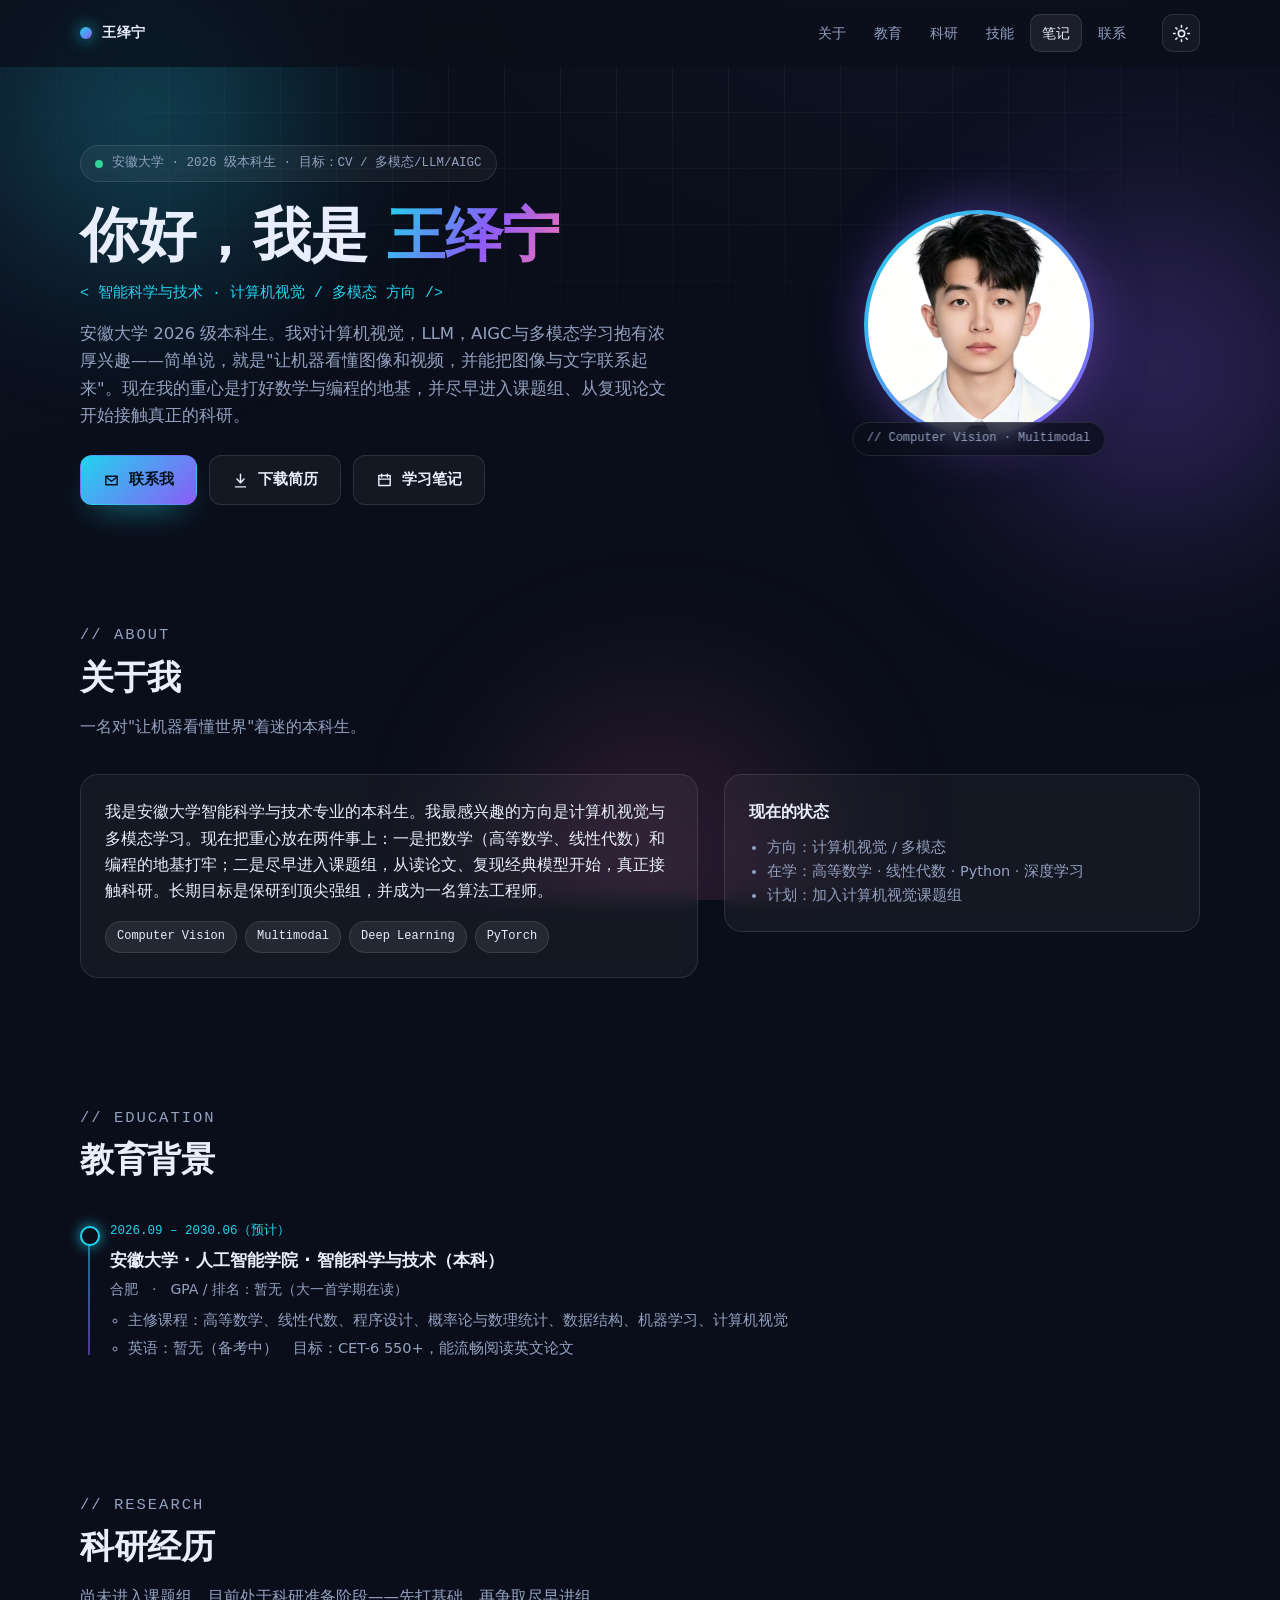
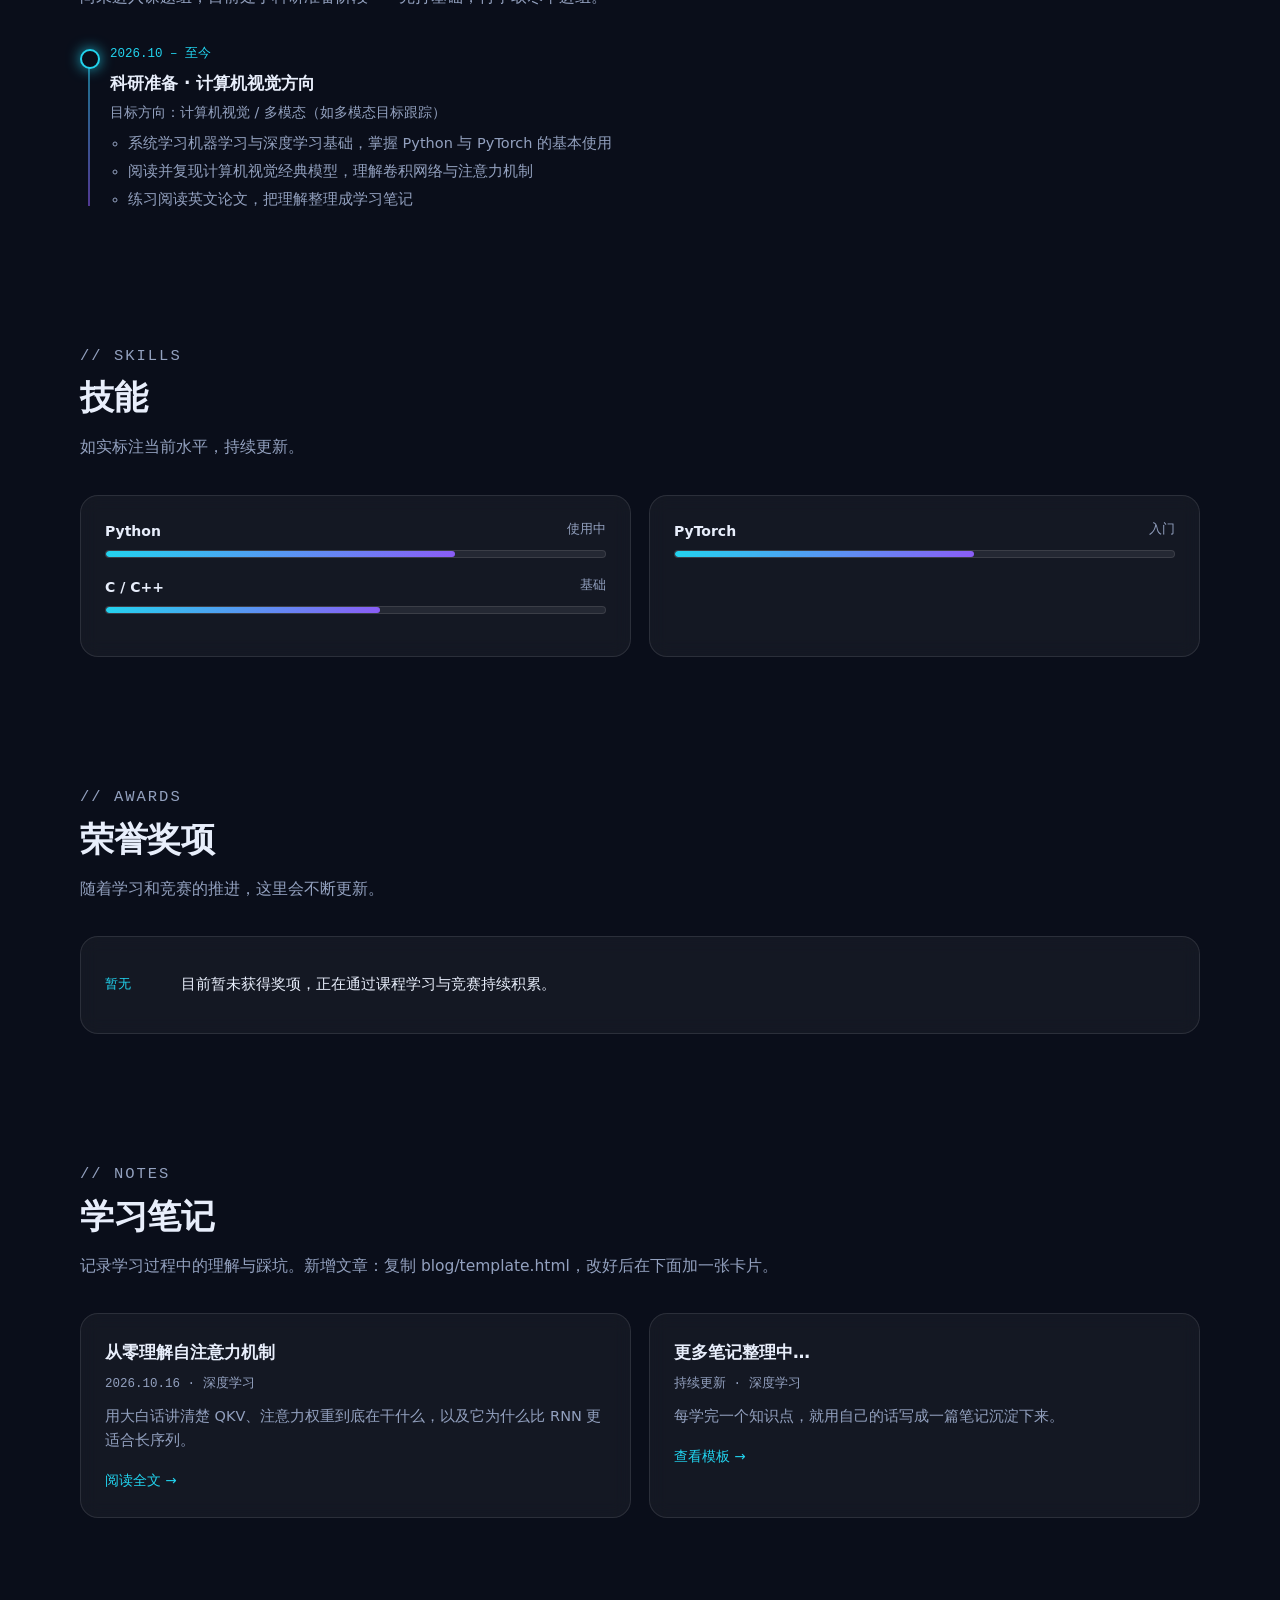
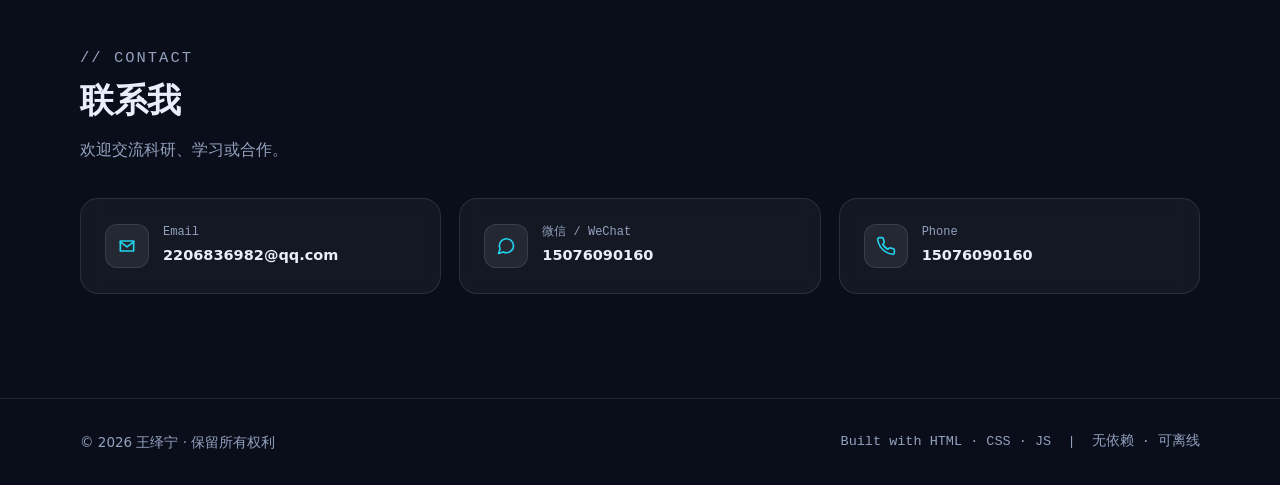
==== index.html @ 7201d19a "Init: 个人简历网站" ====
<!DOCTYPE html>
<html lang="zh-CN" data-theme="dark">
<head>
<meta charset="UTF-8">
<meta name="viewport" content="width=device-width, initial-scale=1">
<title>王绎宁· 智能科学与技术 · 个人主页</title>
<meta name="description" content="王绎宁的个人主页 —— 安徽大学 智能科学与技术，方向：计算机视觉 / 多模态/LL M>
<link rel="icon" href="assets/img/avatar.jpg" type="image/jpeg">
<script>document.documentElement.classList.add('js');</script>
<!--
  ===================== 只剩这些要你填（搜索【即可）=====================
  1. 姓名：本页 4 处（标题/导航/Hero/页脚）
  2. 联系方式：底部「联系我」区（邮箱 / GitHub / 电话）
  3. 头像：把照片放到 assets/img/avatar.png，并把 Hero 的 img src 改掉
  4. GPA / 英语 / 奖项：搜索「待补充」
  ===================================================================
-->
<link rel="stylesheet" href="assets/css/style.css">
</head>
<body>
<a class="skip" href="#main">跳到主要内容</a>

<div class="bg" aria-hidden="true">
  <span class="orb a"></span><span class="orb b"></span><span class="orb c"></span>
</div>

<header class="header">
  <div class="wrap nav">
    <a class="brand" href="#top"><span class="dot"></span><span>王绎宁</span></a>
    <nav class="nav-links" aria-label="主导航">
      <a href="#about">关于</a>
      <a href="#education">教育</a>
      <a href="#research">科研</a>
      <a href="#skills">技能</a>
      <a href="#notes">笔记</a>
      <a href="#contact">联系</a>
    </nav>
    <div class="nav-tools">
      <button class="icon-btn theme-btn" type="button" aria-label="切换主题" title="切换主题">
        <svg viewBox="0 0 24 24" width="19" height="19" fill="none" stroke="currentColor" stroke-width="2" stroke-linecap="round" stroke-linejoin="round" aria-hidden="true">
          <circle cx="12" cy="12" r="4"></circle>
          <path d="M12 2v2M12 20v2M4.9 4.9l1.4 1.4M17.7 17.7l1.4 1.4M2 12h2M20 12h2M4.9 19.1l1.4-1.4M17.7 6.3l1.4-1.4"></path>
        </svg>
      </button>
      <button class="icon-btn menu-btn" type="button" aria-label="打开菜单" aria-expanded="false">
        <svg viewBox="0 0 24 24" width="20" height="20" fill="none" stroke="currentColor" stroke-width="2" stroke-linecap="round" aria-hidden="true">
          <path d="M4 7h16M4 12h16M4 17h16"></path>
        </svg>
      </button>
    </div>
  </div>
</header>

<main id="main">

  <!-- ===== Hero ===== -->
  <section class="hero wrap" id="top">
    <div class="hero-grid">
      <div class="hero-copy reveal">
        <span class="status"><span class="pulse" aria-hidden="true"></span> 安徽大学 · 2026 级本科生 · 目标：CV / 多模态/LLM/AIGC</span>
        <h1>你好，我是 <span class="grad">王绎宁</span></h1>
        <p class="role">&lt; 智能科学与技术 · 计算机视觉 / 多模态 方向 /&gt;</p>
        <p class="lede">安徽大学 2026 级本科生。我对计算机视觉，LLM，AIGC与多模态学习抱有浓厚兴趣——简单说，就是"让机器看懂图像和视频，并能把图像与文字联系起来"。现在我的重心是打好数学与编程的地基，并尽早进入课题组、从复现论文开始接触真正的科研。</p>
        <div class="cta">
          <a class="btn primary" href="#contact">
            <svg viewBox="0 0 24 24" fill="none" stroke="currentColor" stroke-width="2" stroke-linecap="round" stroke-linejoin="round" aria-hidden="true"><path d="M4 6h16v12H4z"></path><path d="m4 7 8 6 8-6"></path></svg>
            联系我
          </a>
          <a class="btn" href="resume.html" target="_blank" rel="noopener">
            <svg viewBox="0 0 24 24" fill="none" stroke="currentColor" stroke-width="2" stroke-linecap="round" stroke-linejoin="round" aria-hidden="true"><path d="M12 3v12"></path><path d="m7 10 5 5 5-5"></path><path d="M5 21h14"></path></svg>
            下载简历
          </a>
          <a class="btn" href="#notes">
            <svg viewBox="0 0 24 24" fill="none" stroke="currentColor" stroke-width="2" stroke-linecap="round" stroke-linejoin="round" aria-hidden="true"><path d="M4 5h16v14H4z"></path><path d="M8 3v4M16 3v4M4 10h16"></path></svg>
            学习笔记
          </a>
        </div>
      </div>
      <div class="avatar-card reveal d2">
        <div class="avatar-ring"><img src="assets/img/avatar.jpg" alt="王绎宁的头像" width="640" height="640"></div>
        <span class="avatar-meta">// Computer Vision · Multimodal</span>
      </div>
    </div>
  </section>

  <!-- ===== 关于我 ===== -->
  <section class="section wrap" id="about">
    <div class="section-head reveal">
      <p class="kicker">// About</p>
      <h2>关于我</h2>
      <p>一名对"让机器看懂世界"着迷的本科生。</p>
    </div>
    <div class="about-grid">
      <article class="card reveal">
        <p style="margin:0">我是安徽大学智能科学与技术专业的本科生。我最感兴趣的方向是计算机视觉与多模态学习。现在把重心放在两件事上：一是把数学（高等数学、线性代数）和编程的地基打牢；二是尽早进入课题组，从读论文、复现经典模型开始，真正接触科研。长期目标是保研到顶尖强组，并成为一名算法工程师。</p>
        <div class="taglist">
          <span class="tag">Computer Vision</span>
          <span class="tag">Multimodal</span>
          <span class="tag">Deep Learning</span>
          <span class="tag">PyTorch</span>
        </div>
      </article>
      <article class="card reveal d1">
        <h3 style="margin:0 0 10px;font-size:16px">现在的状态</h3>
        <ul style="margin:0;padding-left:18px;color:var(--muted);font-size:14.5px">
          <li>方向：计算机视觉 / 多模态</li>
          <li>在学：高等数学 · 线性代数 · Python · 深度学习</li>
          <li>计划：加入计算机视觉课题组</li>
        </ul>
      </article>
    </div>
  </section>

  <!-- ===== 教育背景 ===== -->
  <section class="section wrap" id="education">
    <div class="section-head reveal">
      <p class="kicker">// Education</p>
      <h2>教育背景</h2>
    </div>
    <ol class="timeline reveal">
      <li class="tl-item">
        <p class="when">2026.09 – 2030.06（预计）</p>
        <h3>安徽大学 · 人工智能学院 · 智能科学与技术（本科）</h3>
        <p class="sub">合肥　·　GPA / 排名：暂无（大一首学期在读）</p>
        <ul>
          <li>主修课程：高等数学、线性代数、程序设计、概率论与数理统计、数据结构、机器学习、计算机视觉</li>
          <li>英语：暂无（备考中）　目标：CET-6 550+，能流畅阅读英文论文</li>
        </ul>
      </li>
    </ol>
  </section>

  <!-- ===== 科研经历 ===== -->
  <section class="section wrap" id="research">
    <div class="section-head reveal">
      <p class="kicker">// Research</p>
      <h2>科研经历</h2>
      <p>尚未进入课题组，目前处于科研准备阶段——先打基础，再争取尽早进组。</p>
    </div>
    <ol class="timeline reveal">
      <li class="tl-item">
        <p class="when">2026.10 – 至今</p>
        <h3>科研准备 · 计算机视觉方向</h3>
        <p class="sub">目标方向：计算机视觉 / 多模态（如多模态目标跟踪）</p>
        <ul>
          <li>系统学习机器学习与深度学习基础，掌握 Python 与 PyTorch 的基本使用</li>
          <li>阅读并复现计算机视觉经典模型，理解卷积网络与注意力机制</li>
          <li>练习阅读英文论文，把理解整理成学习笔记</li>
        </ul>
      </li>
    </ol>
  </section>

  <!-- ===== 技能 ===== -->
  <section class="section wrap" id="skills">
    <div class="section-head reveal">
      <p class="kicker">// Skills</p>
      <h2>技能</h2>
      <p>如实标注当前水平，持续更新。</p>
    </div>
    <div class="grid cols-2">
      <div class="card reveal">
        <div class="skill" style="--w:70%"><div class="label"><b>Python</b><span>使用中</span></div><div class="bar"><i></i></div></div>
        <div class="skill" style="--w:55%"><div class="label"><b>C / C++</b><span>基础</span></div><div class="bar"><i></i></div></div>
      </div>
      <div class="card reveal d1">
        <div class="skill" style="--w:60%"><div class="label"><b>PyTorch</b><span>入门</span></div><div class="bar"><i></i></div></div>
      </div>
    </div>
  </section>

  <!-- ===== 荣誉奖项 ===== -->
  <section class="section wrap" id="awards">
    <div class="section-head reveal">
      <p class="kicker">// Awards</p>
      <h2>荣誉奖项</h2>
      <p>随着学习和竞赛的推进，这里会不断更新。</p>
    </div>
    <div class="card reveal">
      <ul class="awards">
        <li><span class="yr">暂无</span><span class="txt">目前暂未获得奖项，正在通过课程学习与竞赛持续积累。</span></li>
      </ul>
    </div>
  </section>

  <!-- ===== 学习笔记 ===== -->
  <section class="section wrap" id="notes">
    <div class="section-head reveal">
      <p class="kicker">// Notes</p>
      <h2>学习笔记</h2>
      <p>记录学习过程中的理解与踩坑。新增文章：复制 blog/template.html，改好后在下面加一张卡片。</p>
    </div>
    <div class="grid cols-2">
      <article class="card post reveal">
        <h3>从零理解自注意力机制</h3>
        <p class="meta">2026.10.16 · 深度学习</p>
        <p>用大白话讲清楚 QKV、注意力权重到底在干什么，以及它为什么比 RNN 更适合长序列。</p>
        <a class="more" href="blog/attention-basics.html">阅读全文 →</a>
      </article>
      <article class="card post reveal d1">
        <h3>更多笔记整理中…</h3>
        <p class="meta">持续更新 · 深度学习</p>
        <p>每学完一个知识点，就用自己的话写成一篇笔记沉淀下来。</p>
        <a class="more" href="blog/template.html">查看模板 →</a>
      </article>
    </div>
  </section>

  <!-- ===== 联系我 ===== -->
  <section class="section wrap" id="contact">
    <div class="section-head reveal">
      <p class="kicker">// Contact</p>
      <h2>联系我</h2>
      <p>欢迎交流科研、学习或合作。</p>
    </div>
    <div class="contact-grid">
      <div class="card contact-card reveal">
        <span class="ic" aria-hidden="true"><svg viewBox="0 0 24 24" fill="none" stroke="currentColor" stroke-width="2" stroke-linecap="round" stroke-linejoin="round"><path d="M4 6h16v12H4z"></path><path d="m4 7 8 6 8-6"></path></svg></span>
        <div><div class="t">Email</div><a class="v" href="mailto:2206836982@qq.com">2206836982@qq.com</a></div>
      </div>
      <div class="card contact-card reveal d1">
        <span class="ic" aria-hidden="true"><svg viewBox="0 0 24 24" fill="none" stroke="currentColor" stroke-width="2" stroke-linecap="round" stroke-linejoin="round"><path d="M21 11.5a8.5 8.5 0 0 1-12.3 7.6L3 21l1.9-5.4A8.5 8.5 0 1 1 21 11.5z"></path></svg></span>
        <div><div class="t">微信 / WeChat</div><span class="v">15076090160</span></div>
      </div>
      <div class="card contact-card reveal d2">
        <span class="ic" aria-hidden="true"><svg viewBox="0 0 24 24" fill="none" stroke="currentColor" stroke-width="2" stroke-linecap="round" stroke-linejoin="round"><path d="M22 16.9v3a2 2 0 0 1-2.2 2 19.8 19.8 0 0 1-8.6-3.1 19.5 19.5 0 0 1-6-6A19.8 19.8 0 0 1 2 4.2 2 2 0 0 1 4 2h3a2 2 0 0 1 2 1.7c.1 1 .4 1.9.7 2.8a2 2 0 0 1-.5 2.1L8.1 9.9a16 16 0 0 0 6 6l1.3-1.1a2 2 0 0 1 2.1-.5c.9.3 1.8.6 2.8.7a2 2 0 0 1 1.7 2z"></path></svg></span>
        <div><div class="t">Phone</div><a class="v" href="tel:15076090160">15076090160</a></div>
      </div>
    </div>
  </section>
</main>

<footer class="footer">
  <div class="wrap">
    <span>© <span class="year">2026</span> 王绎宁 · 保留所有权利</span>
    <span class="mono">Built with HTML · CSS · JS &nbsp;|&nbsp; 无依赖 · 可离线</span>
  </div>
</footer>

<button class="totop" type="button" aria-label="返回顶部">
  <svg viewBox="0 0 24 24" width="20" height="20" fill="none" stroke="currentColor" stroke-width="2" stroke-linecap="round" stroke-linejoin="round" aria-hidden="true"><path d="M12 19V5"></path><path d="m5 12 7-7 7 7"></path></svg>
</button>

<script src="assets/js/main.js"></script>
</body>
</html>
---- assets/css/style.css ----
/* =========================================================
   个人简历网站 · 科技炫酷风
   主题色板：改 --accent-1 / --accent-2 即可换色
   ========================================================= */

/* ---------- 主题变量（默认深色） ---------- */
:root{
  --bg:#0a0e1a;
  --bg-2:#0d1424;
  --surface:rgba(255,255,255,.045);
  --surface-2:rgba(255,255,255,.07);
  --border:rgba(255,255,255,.10);
  --border-strong:rgba(255,255,255,.20);
  --text:#e8eefb;
  --muted:#93a1bf;
  --muted-2:#6b7896;
  --accent-1:#22d3ee;   /* 青色 */
  --accent-2:#8b5cf6;   /* 紫色 */
  --accent-3:#f472b6;   /* 粉色点缀 */
  --gradient:linear-gradient(135deg,var(--accent-1),var(--accent-2));
  --gradient-3:linear-gradient(120deg,var(--accent-1),var(--accent-2) 55%,var(--accent-3));
  --header-bg:rgba(10,14,26,.72);
  --shadow:0 20px 60px -28px rgba(0,0,0,.85);
  --glow:0 0 0 1px rgba(34,211,238,.28),0 18px 55px -20px rgba(139,92,246,.55);
  --radius:18px;
  --radius-sm:12px;
  --maxw:1120px;
  --mono:"SFMono-Regular",ui-monospace,"JetBrains Mono","Cascadia Code",Consolas,"Liberation Mono",monospace;
  --sans:-apple-system,BlinkMacSystemFont,"Segoe UI","PingFang SC","Hiragino Sans GB","Microsoft YaHei","Noto Sans SC",system-ui,sans-serif;
}

/* ---------- 浅色主题 ---------- */
html[data-theme="light"]{
  --bg:#f4f6fb;
  --bg-2:#eef1f8;
  --surface:rgba(255,255,255,.85);
  --surface-2:#ffffff;
  --border:rgba(15,23,42,.10);
  --border-strong:rgba(15,23,42,.20);
  --text:#111827;
  --muted:#5b6784;
  --muted-2:#8892a8;
  --accent-1:#0891b2;
  --accent-2:#7c3aed;
  --accent-3:#db2777;
  --header-bg:rgba(244,246,251,.80);
  --shadow:0 20px 50px -30px rgba(15,23,42,.45);
  --glow:0 0 0 1px rgba(8,145,178,.25),0 18px 50px -22px rgba(124,58,237,.40);
}

/* ---------- 基础 ---------- */
*{box-sizing:border-box}
html{scroll-behavior:smooth;scroll-padding-top:84px}
body{
  margin:0;
  font-family:var(--sans);
  background:var(--bg);
  color:var(--text);
  line-height:1.65;
  -webkit-font-smoothing:antialiased;
  overflow-x:hidden;
}
a{color:inherit;text-decoration:none}
img{max-width:100%;display:block}
button{font:inherit;cursor:pointer}
:focus-visible{outline:2px solid var(--accent-1);outline-offset:3px;border-radius:6px}
::selection{background:rgba(139,92,246,.35)}

.wrap{width:min(var(--maxw),92vw);margin-inline:auto}
.grad{
  background:var(--gradient-3);
  -webkit-background-clip:text;background-clip:text;color:transparent;
}
.mono{font-family:var(--mono)}
.muted{color:var(--muted)}
.skip{position:absolute;left:-9999px;top:0;background:var(--accent-1);color:#04101c;padding:10px 16px;border-radius:0 0 10px 0;z-index:100}
.skip:focus{left:0}

/* ---------- 背景层 ---------- */
.bg{position:fixed;inset:0;z-index:-2;overflow:hidden;background:
  radial-gradient(1200px 700px at 80% -10%,var(--bg-2),transparent 60%),
  radial-gradient(900px 600px at -10% 20%,var(--bg-2),transparent 55%),
  var(--bg);}
.bg::after{ /* 网格 */
  content:"";position:absolute;inset:0;
  background-image:linear-gradient(rgba(255,255,255,.045) 1px,transparent 1px),
                   linear-gradient(90deg,rgba(255,255,255,.045) 1px,transparent 1px);
  background-size:56px 56px;
  mask-image:radial-gradient(ellipse 90% 60% at 50% 0%,#000 20%,transparent 75%);
  -webkit-mask-image:radial-gradient(ellipse 90% 60% at 50% 0%,#000 20%,transparent 75%);
}
html[data-theme="light"] .bg::after{
  background-image:linear-gradient(rgba(15,23,42,.05) 1px,transparent 1px),
                   linear-gradient(90deg,rgba(15,23,42,.05) 1px,transparent 1px);
}
.orb{position:absolute;border-radius:50%;filter:blur(90px);opacity:.45;will-change:transform}
.orb.a{width:460px;height:460px;top:-120px;left:-80px;background:radial-gradient(circle,var(--accent-1),transparent 62%);animation:float1 18s ease-in-out infinite}
.orb.b{width:520px;height:520px;top:12%;right:-140px;background:radial-gradient(circle,var(--accent-2),transparent 62%);animation:float2 22s ease-in-out infinite}
.orb.c{width:420px;height:420px;bottom:-160px;left:35%;background:radial-gradient(circle,var(--accent-3),transparent 65%);opacity:.28;animation:float1 26s ease-in-out infinite}
@keyframes float1{0%,100%{transform:translate(0,0)}50%{transform:translate(40px,50px)}}
@keyframes float2{0%,100%{transform:translate(0,0)}50%{transform:translate(-50px,40px)}}

/* ---------- 顶部导航 ---------- */
.header{
  position:sticky;top:0;z-index:60;
  background:var(--header-bg);
  backdrop-filter:blur(14px);-webkit-backdrop-filter:blur(14px);
  border-bottom:1px solid transparent;
  transition:border-color .3s,box-shadow .3s,padding .3s;
}
.header.scrolled{border-bottom-color:var(--border);box-shadow:0 10px 30px -22px rgba(0,0,0,.9)}
.nav{display:flex;align-items:center;gap:18px;padding:14px 0}
.brand{display:flex;align-items:center;gap:10px;font-weight:800;letter-spacing:.5px}
.brand .dot{width:12px;height:12px;border-radius:50%;background:var(--gradient);box-shadow:0 0 16px rgba(34,211,238,.85)}
.brand span{font-family:var(--mono);font-size:14px}
.nav-links{display:flex;gap:4px;margin-left:auto;flex-wrap:wrap}
.nav-links a{
  font-size:13.5px;color:var(--muted);padding:8px 12px;border-radius:10px;
  transition:color .2s,background .2s;
}
.nav-links a:hover{color:var(--text);background:var(--surface)}
.nav-links a.active{color:var(--text);background:var(--surface-2);box-shadow:inset 0 0 0 1px var(--border)}
.nav-tools{display:flex;align-items:center;gap:8px;margin-left:6px}
.icon-btn{
  width:38px;height:38px;display:grid;place-items:center;border-radius:11px;
  border:1px solid var(--border);background:var(--surface);color:var(--text);
  transition:border-color .2s,transform .2s,background .2s;
}
.icon-btn:hover{border-color:var(--accent-1);transform:translateY(-2px)}
.menu-btn{display:none}

/* ---------- Hero ---------- */
.hero{padding:78px 0 54px;position:relative}
.hero-grid{display:grid;grid-template-columns:1.35fr .95fr;gap:48px;align-items:center}
.status{
  display:inline-flex;align-items:center;gap:9px;font-size:12.5px;font-family:var(--mono);
  color:var(--muted);border:1px solid var(--border);background:var(--surface);
  padding:7px 14px;border-radius:999px;margin-bottom:22px;
}
.status .pulse{width:8px;height:8px;border-radius:50%;background:#34d399;box-shadow:0 0 0 0 rgba(52,211,153,.7);animation:pulse 2s infinite}
@keyframes pulse{0%{box-shadow:0 0 0 0 rgba(52,211,153,.6)}70%{box-shadow:0 0 0 12px rgba(52,211,153,0)}100%{box-shadow:0 0 0 0 rgba(52,211,153,0)}}
.hero h1{font-size:clamp(34px,5.4vw,58px);line-height:1.08;margin:0 0 14px;letter-spacing:-.5px;font-weight:850}
.hero .role{font-family:var(--mono);color:var(--accent-1);font-size:15px;margin-bottom:14px}
.hero .lede{font-size:16.5px;color:var(--muted);max-width:56ch;margin:0 0 26px}
.cta{display:flex;gap:12px;flex-wrap:wrap}
.btn{
  display:inline-flex;align-items:center;gap:9px;padding:12px 22px;border-radius:12px;
  font-size:14.5px;font-weight:650;border:1px solid var(--border);background:var(--surface);color:var(--text);
  transition:transform .2s,box-shadow .25s,border-color .25s,background .25s;
}
.btn:hover{transform:translateY(-2px);border-color:var(--border-strong)}
.btn.primary{background:var(--gradient);color:#04101c;border-color:transparent;box-shadow:0 14px 34px -16px rgba(34,211,238,.75)}
.btn.primary:hover{box-shadow:0 20px 44px -16px rgba(139,92,246,.85)}
.btn svg{width:17px;height:17px}

/* 头像卡 */
.avatar-card{position:relative;justify-self:center}
.avatar-ring{
  width:230px;height:230px;border-radius:50%;padding:4px;background:var(--gradient);
  box-shadow:0 0 60px -10px rgba(139,92,246,.6);
}
.avatar-ring img{width:100%;height:100%;border-radius:50%;object-fit:cover;background:var(--bg-2)}
.avatar-meta{
  position:absolute;bottom:-16px;left:50%;transform:translateX(-50%);
  font-family:var(--mono);font-size:12px;color:var(--muted);white-space:nowrap;
  background:var(--header-bg);border:1px solid var(--border);padding:6px 14px;border-radius:999px;
  backdrop-filter:blur(10px);
}

/* ---------- 通用区块 ---------- */
.section{padding:64px 0;scroll-margin-top:80px}
.section-head{margin-bottom:34px;max-width:760px}
.kicker{font-family:var(--mono);font-size:12.5px;color:var(--accent-1);letter-spacing:2px;text-transform:uppercase;margin-bottom:10px}
.section-head h2{font-size:clamp(24px,3.4vw,34px);margin:0 0 10px;letter-spacing:-.3px;font-weight:820}
.section-head p{color:var(--muted);margin:0;font-size:15.5px}

/* 卡片 */
.card{
  background:var(--surface);border:1px solid var(--border);border-radius:var(--radius);
  padding:24px;backdrop-filter:blur(9px);-webkit-backdrop-filter:blur(9px);
  transition:transform .28s,border-color .28s,box-shadow .28s;
}
.card:hover{transform:translateY(-5px);border-color:rgba(34,211,238,.45);box-shadow:var(--glow)}
.grid{display:grid;gap:18px}
.grid.cols-2{grid-template-columns:repeat(2,1fr)}
.grid.cols-3{grid-template-columns:repeat(3,1fr)}

/* 关于我 */
.about-grid{display:grid;grid-template-columns:1.3fr 1fr;gap:26px;align-items:start}
.taglist{display:flex;flex-wrap:wrap;gap:8px;margin-top:16px}
.tag{
  font-family:var(--mono);font-size:12px;color:var(--text);background:var(--surface-2);
  border:1px solid var(--border);padding:5px 11px;border-radius:999px;
}

/* 时间轴 */
.timeline{position:relative;padding-left:30px;margin:0;list-style:none}
.timeline::before{content:"";position:absolute;left:8px;top:6px;bottom:6px;width:2px;background:linear-gradient(var(--accent-1),var(--accent-2));opacity:.55}
.tl-item{position:relative;padding-bottom:26px}
.tl-item:last-child{padding-bottom:0}
.tl-item::before{content:"";position:absolute;left:-30px;top:5px;width:16px;height:16px;border-radius:50%;background:var(--bg);border:2px solid var(--accent-1);box-shadow:0 0 14px rgba(34,211,238,.8)}
.tl-item .when{font-family:var(--mono);font-size:12.5px;color:var(--accent-1);margin-bottom:4px}
.tl-item h3{margin:0 0 4px;font-size:17px}
.tl-item .sub{color:var(--muted);font-size:14px;margin:0 0 8px}
.tl-item ul{margin:0;padding-left:18px;color:var(--muted);font-size:14.5px}
.tl-item ul li{margin-bottom:4px}

/* 项目卡 */
.proj h3{margin:0 0 6px;font-size:17.5px}
.proj .meta{font-family:var(--mono);font-size:12.5px;color:var(--accent-1);margin-bottom:10px}
.proj p{margin:0 0 14px;color:var(--muted);font-size:14.5px}
.proj .links{display:flex;gap:14px;font-size:13.5px}
.proj .links a{color:var(--accent-1);border-bottom:1px dashed rgba(34,211,238,.5);padding-bottom:1px}
.proj .links a:hover{color:var(--accent-3);border-color:var(--accent-3)}

/* 技能 */
.skill{margin-bottom:18px}
.skill .label{display:flex;justify-content:space-between;font-size:14px;margin-bottom:7px}
.skill .label b{font-weight:650}
.skill .label span{font-family:var(--mono);color:var(--muted);font-size:12.5px}
.bar{height:8px;border-radius:99px;background:var(--surface-2);overflow:hidden;border:1px solid var(--border)}
.bar>i{display:block;height:100%;width:var(--w);border-radius:99px;background:var(--gradient);transition:width 1.3s cubic-bezier(.16,.84,.3,1)}
.js .bar>i{width:0}
.js .skill.in .bar>i{width:var(--w)}

/* 荣誉 */
.awards{list-style:none;margin:0;padding:0}
.awards li{display:flex;gap:12px;align-items:flex-start;padding:12px 0;border-bottom:1px dashed var(--border)}
.awards li:last-child{border-bottom:0}
.awards .yr{font-family:var(--mono);font-size:12.5px;color:var(--accent-1);min-width:64px;padding-top:2px}
.awards .txt{color:var(--text);font-size:14.5px}

/* 博客卡片 */
.post h3{margin:0 0 8px;font-size:17px}
.post .meta{font-family:var(--mono);font-size:12.5px;color:var(--muted);margin-bottom:10px}
.post p{margin:0 0 14px;color:var(--muted);font-size:14.5px}
.post .more{font-size:13.5px;color:var(--accent-1)}

/* 联系 */
.contact-grid{display:grid;grid-template-columns:repeat(auto-fit,minmax(220px,1fr));gap:18px}
.contact-card{display:flex;gap:14px;align-items:center}
.contact-card .ic{width:44px;height:44px;flex:0 0 44px;border-radius:12px;display:grid;place-items:center;background:var(--surface-2);border:1px solid var(--border);color:var(--accent-1)}
.contact-card .ic svg{width:20px;height:20px}
.contact-card .t{font-family:var(--mono);font-size:12px;color:var(--muted)}
.contact-card .v{font-size:14.5px;font-weight:600;word-break:break-all}

/* 页脚 */
.footer{border-top:1px solid var(--border);margin-top:40px;padding:32px 0;color:var(--muted);font-size:13.5px}
.footer .wrap{display:flex;justify-content:space-between;gap:14px;flex-wrap:wrap;align-items:center}

/* ---------- 滚动入场 ---------- */
/* 默认可见（无 JS 时内容不会消失）；启用 JS 后才做入场动画 */
.js .reveal{opacity:0;transform:translateY(26px);transition:opacity .75s ease,transform .75s cubic-bezier(.16,.84,.3,1)}
.js .reveal.in{opacity:1;transform:none}
.js .reveal.d1{transition-delay:.08s}.js .reveal.d2{transition-delay:.16s}.js .reveal.d3{transition-delay:.24s}

/* 返回顶部 */
.totop{
  position:fixed;right:22px;bottom:22px;z-index:70;width:46px;height:46px;border-radius:14px;
  border:1px solid var(--border);background:var(--header-bg);color:var(--text);display:grid;place-items:center;
  backdrop-filter:blur(10px);opacity:0;pointer-events:none;transition:opacity .3s,transform .3s;transform:translateY(10px);
}
.totop.show{opacity:1;pointer-events:auto;transform:none}
.totop:hover{border-color:var(--accent-1)}

/* ---------- 响应式 ---------- */
@media (max-width:1024px){
  .hero-grid{grid-template-columns:1fr;gap:38px}
  .avatar-card{order:-1;justify-self:start}
  .avatar-ring{width:170px;height:170px}
  .about-grid{grid-template-columns:1fr}
  .grid.cols-3{grid-template-columns:repeat(2,1fr)}
}
@media (max-width:768px){
  .nav{padding:12px 0}
  .nav-links{
    position:absolute;left:4vw;right:4vw;top:100%;flex-direction:column;gap:2px;
    background:var(--header-bg);border:1px solid var(--border);border-radius:16px;padding:10px;
    backdrop-filter:blur(16px);box-shadow:var(--shadow);
    display:none;
  }
  .header.nav-open .nav-links{display:flex}
  .nav-links a{padding:11px 14px;font-size:15px}
  .menu-btn{display:grid}
  .grid.cols-2,.grid.cols-3{grid-template-columns:1fr}
  .hero{padding:52px 0 40px}
  .section{padding:50px 0}
}
@media (max-width:420px){
  .avatar-ring{width:140px;height:140px}
  .btn{width:100%;justify-content:center}
  .cta{width:100%}
}

/* ---------- 无障碍：减少动效 ---------- */
@media (prefers-reduced-motion:reduce){
  *{animation:none!important;transition:none!important}
  html{scroll-behavior:auto}
  .reveal{opacity:1!important;transform:none!important}
  .bar>i{width:var(--w)!important}
}

/* ---------- 打印 ---------- */
@media print{
  .header,.totop,.orb,.bg::after{display:none!important}
  body{background:#fff;color:#000}
}

/* =========================================================
   博客文章页样式
   ========================================================= */
.article-head{padding:56px 0 26px;border-bottom:1px solid var(--border)}
.article-head .kicker{margin-bottom:12px}
.article-head h1{font-size:clamp(26px,4vw,40px);line-height:1.2;margin:0 0 14px;letter-spacing:-.4px}
.article-meta{font-family:var(--mono);font-size:13px;color:var(--muted);display:flex;gap:16px;flex-wrap:wrap}
.article-body{padding:34px 0 20px;max-width:760px}
.article-body h2{font-size:22px;margin:34px 0 12px;letter-spacing:-.2px}
.article-body h3{font-size:18px;margin:26px 0 10px}
.article-body p{margin:0 0 16px;color:var(--text)}
.article-body ul,.article-body ol{margin:0 0 16px;padding-left:22px;color:var(--muted)}
.article-body li{margin-bottom:6px}
.article-body a{color:var(--accent-1);border-bottom:1px dashed rgba(34,211,238,.5)}
.article-body blockquote{
  margin:0 0 18px;padding:14px 18px;border-left:3px solid var(--accent-2);
  background:var(--surface);border-radius:0 12px 12px 0;color:var(--muted);
}
.article-body code{
  font-family:var(--mono);font-size:.9em;background:var(--surface-2);
  border:1px solid var(--border);padding:2px 6px;border-radius:6px;
}
.article-body pre{
  background:var(--surface-2);border:1px solid var(--border);border-radius:12px;
  padding:16px 18px;overflow:auto;margin:0 0 18px;
}
.article-body pre code{background:none;border:0;padding:0;font-size:13px;line-height:1.7}
.article-nav{margin:36px 0 10px;display:flex;justify-content:space-between;gap:14px;flex-wrap:wrap}
.article-nav a{font-size:14px;color:var(--accent-1)}
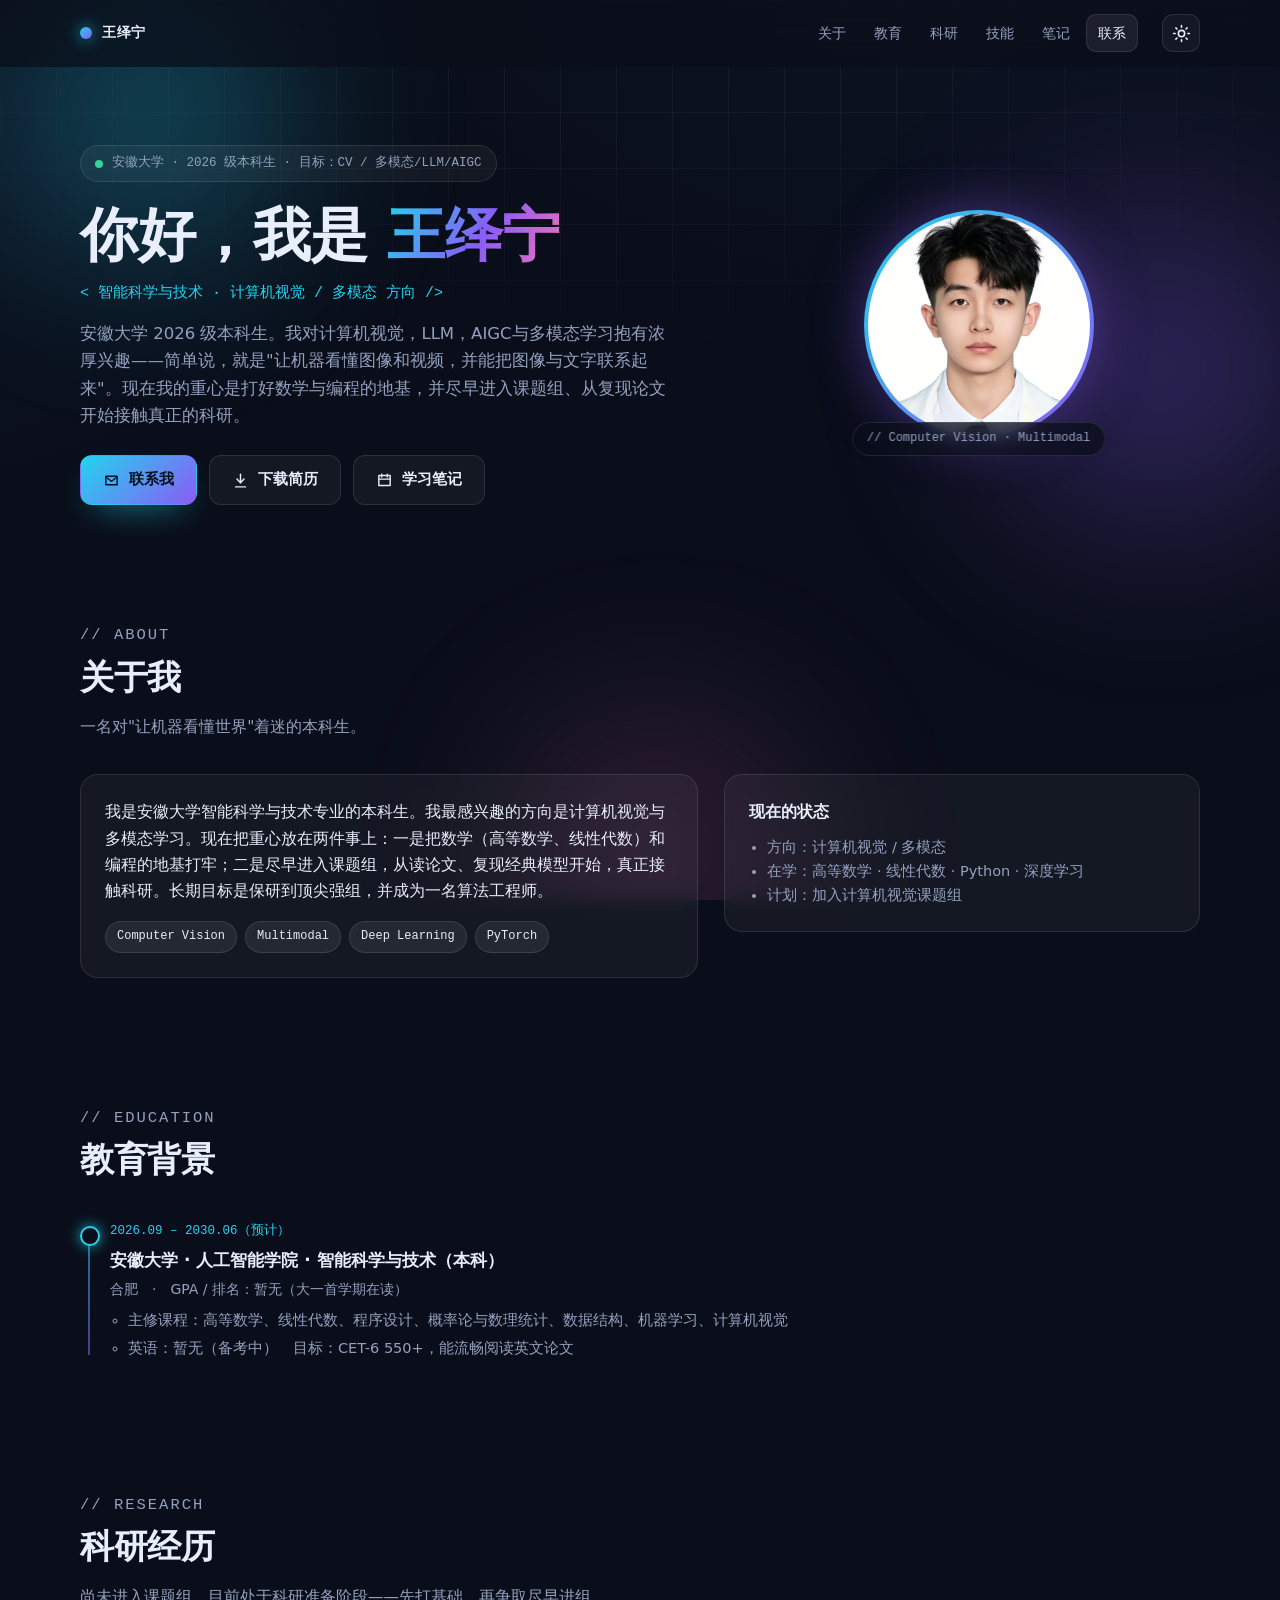
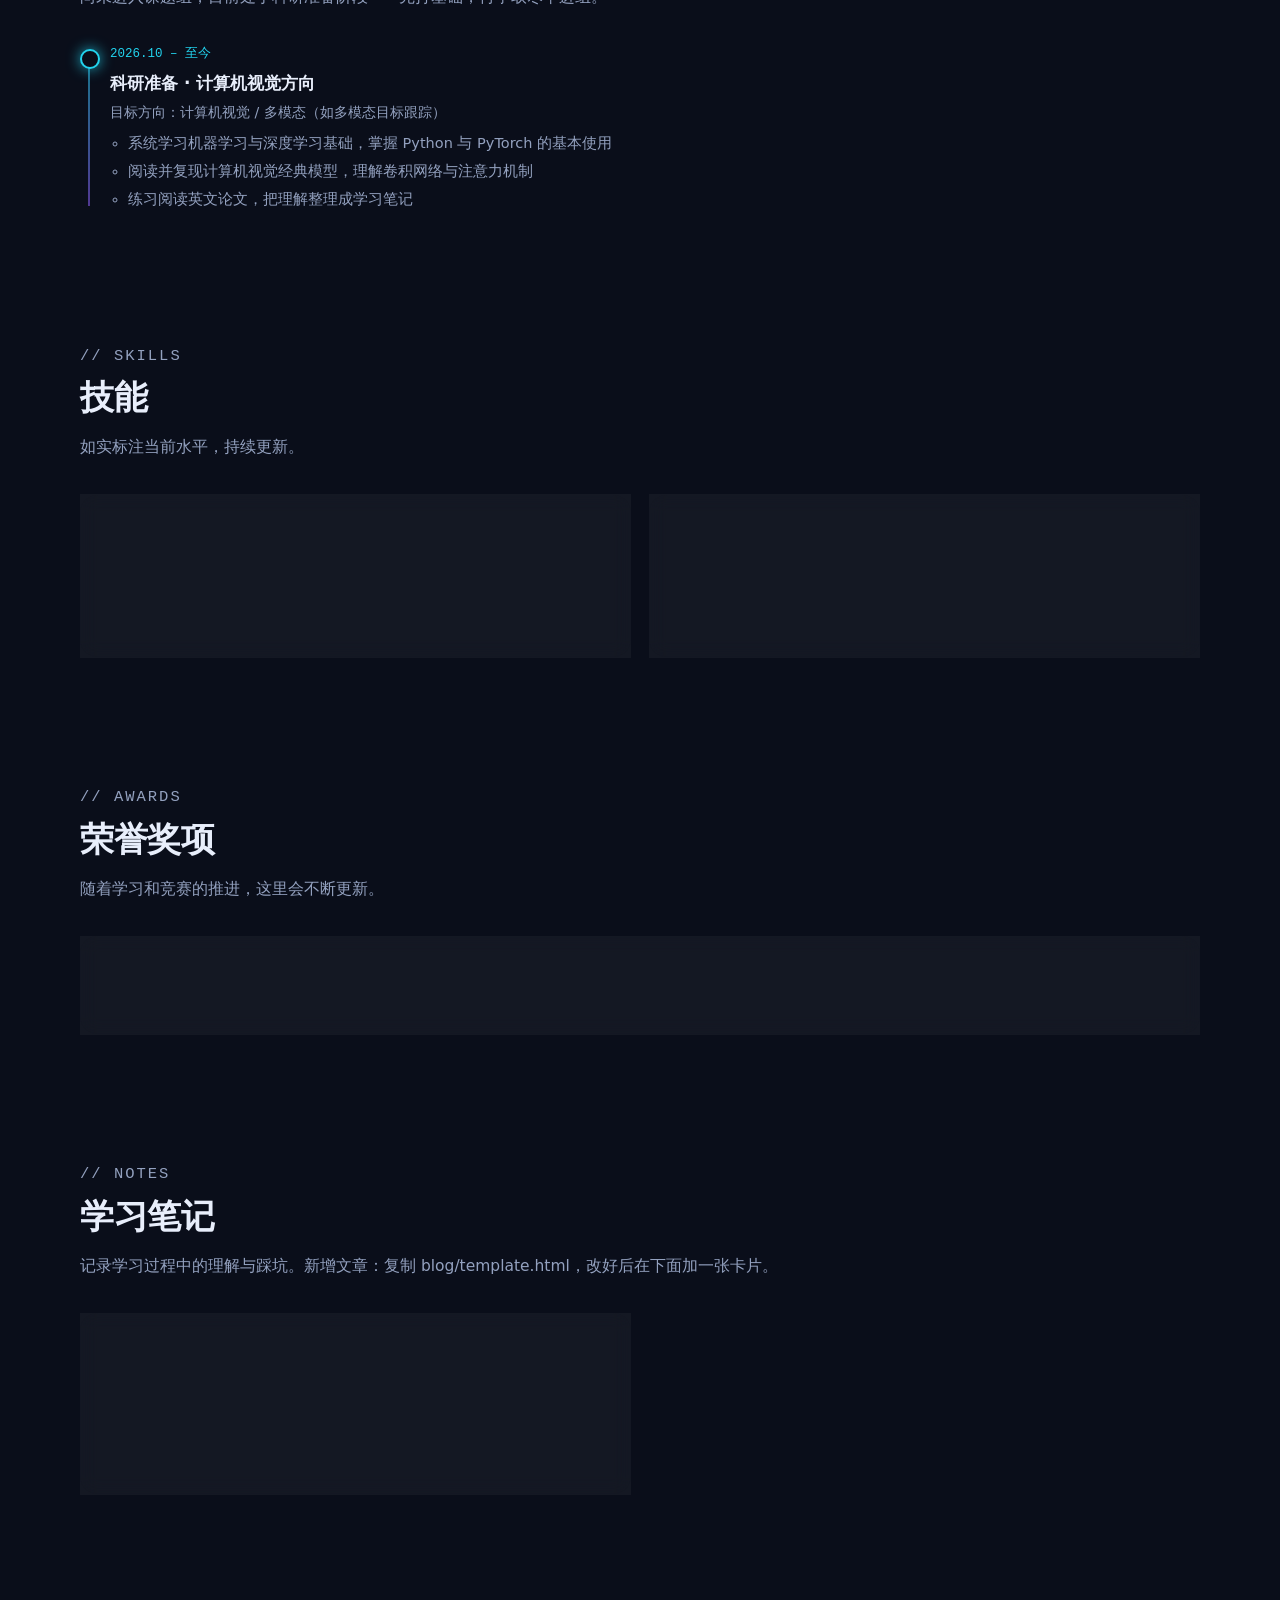
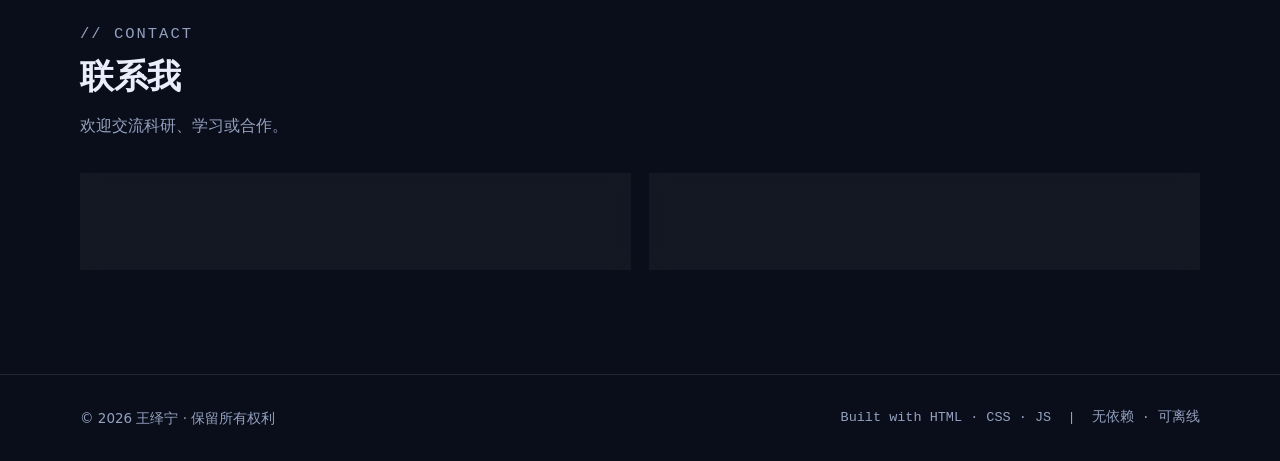
==== commit d11e33bc: "隐藏手机号/微信号；删除自注意力笔记；联系区改为邮箱+GitHub" ====
--- a/index.html
+++ b/index.html
@@ -192,12 +192,6 @@
     </div>
     <div class="grid cols-2">
       <article class="card post reveal">
-        <h3>从零理解自注意力机制</h3>
-        <p class="meta">2026.10.16 · 深度学习</p>
-        <p>用大白话讲清楚 QKV、注意力权重到底在干什么，以及它为什么比 RNN 更适合长序列。</p>
-        <a class="more" href="blog/attention-basics.html">阅读全文 →</a>
-      </article>
-      <article class="card post reveal d1">
         <h3>更多笔记整理中…</h3>
         <p class="meta">持续更新 · 深度学习</p>
         <p>每学完一个知识点，就用自己的话写成一篇笔记沉淀下来。</p>
@@ -219,12 +213,8 @@
         <div><div class="t">Email</div><a class="v" href="mailto:2206836982@qq.com">2206836982@qq.com</a></div>
       </div>
       <div class="card contact-card reveal d1">
-        <span class="ic" aria-hidden="true"><svg viewBox="0 0 24 24" fill="none" stroke="currentColor" stroke-width="2" stroke-linecap="round" stroke-linejoin="round"><path d="M21 11.5a8.5 8.5 0 0 1-12.3 7.6L3 21l1.9-5.4A8.5 8.5 0 1 1 21 11.5z"></path></svg></span>
-        <div><div class="t">微信 / WeChat</div><span class="v">15076090160</span></div>
-      </div>
-      <div class="card contact-card reveal d2">
-        <span class="ic" aria-hidden="true"><svg viewBox="0 0 24 24" fill="none" stroke="currentColor" stroke-width="2" stroke-linecap="round" stroke-linejoin="round"><path d="M22 16.9v3a2 2 0 0 1-2.2 2 19.8 19.8 0 0 1-8.6-3.1 19.5 19.5 0 0 1-6-6A19.8 19.8 0 0 1 2 4.2 2 2 0 0 1 4 2h3a2 2 0 0 1 2 1.7c.1 1 .4 1.9.7 2.8a2 2 0 0 1-.5 2.1L8.1 9.9a16 16 0 0 0 6 6l1.3-1.1a2 2 0 0 1 2.1-.5c.9.3 1.8.6 2.8.7a2 2 0 0 1 1.7 2z"></path></svg></span>
-        <div><div class="t">Phone</div><a class="v" href="tel:15076090160">15076090160</a></div>
+        <span class="ic" aria-hidden="true"><svg viewBox="0 0 24 24" fill="currentColor"><path d="M12 2a10 10 0 0 0-3.16 19.49c.5.09.68-.22.68-.48v-1.7c-2.78.6-3.37-1.34-3.37-1.34-.45-1.16-1.1-1.47-1.1-1.47-.9-.62.07-.6.07-.6 1 .07 1.53 1.03 1.53 1.03.9 1.53 2.34 1.09 2.9.83.09-.65.35-1.09.63-1.34-2.22-.25-4.55-1.11-4.55-4.94 0-1.09.39-1.98 1.03-2.68-.1-.25-.45-1.27.1-2.65 0 0 .84-.27 2.75 1.02a9.6 9.6 0 0 1 5 0c1.91-1.29 2.75-1.02 2.75-1.02.55 1.38.2 2.4.1 2.65.64.7 1.03 1.59 1.03 2.68 0 3.84-2.34 4.68-4.57 4.93.36.31.68.92.68 1.85v2.74c0 .27.18.58.69.48A10 10 0 0 0 12 2z"></path></svg></span>
+        <div><div class="t">GitHub</div><a class="v" href="https://github.com/2206836982-create" target="_blank" rel="noopener">github.com/2206836982-create</a></div>
       </div>
     </div>
   </section>
